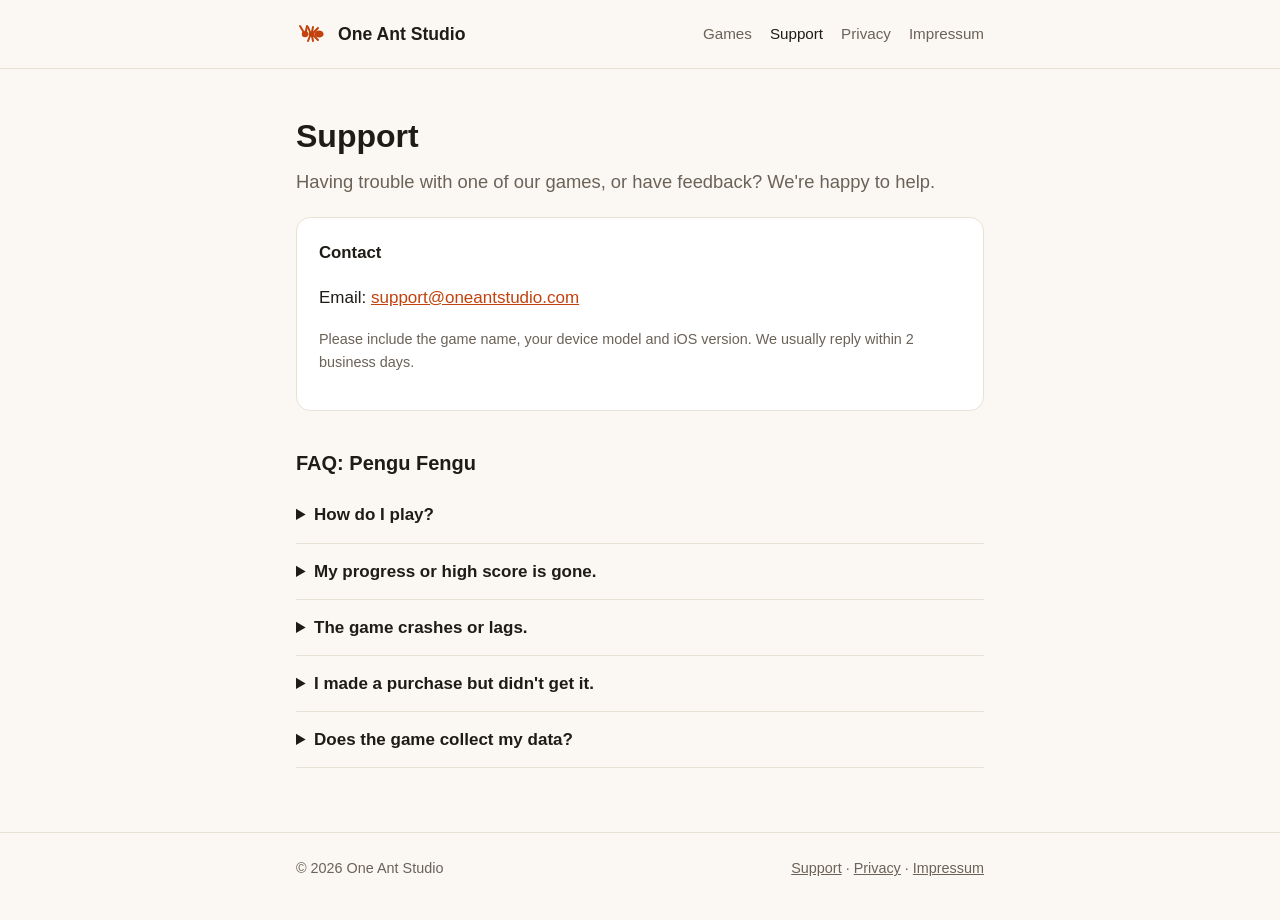
==== support.html @ 13f8874d "support page" ====
<!doctype html>
<html lang="en">
<head>
<meta charset="utf-8">
<meta name="viewport" content="width=device-width, initial-scale=1">
<title>Support · One Ant Studio</title>
<link rel="stylesheet" href="style.css">
</head>
<body>
<header><div class="wrap">
  <a class="brand" href="index.html"><svg viewBox="0 0 32 32" fill="none" stroke="currentColor" stroke-width="2" stroke-linecap="round" aria-hidden="true"><circle cx="9" cy="16" r="3.2" fill="currentColor" stroke="none"/><ellipse cx="15.5" cy="16" rx="3" ry="2.6" fill="currentColor" stroke="none"/><ellipse cx="23" cy="16" rx="4.6" ry="3.6" fill="currentColor" stroke="none"/><path d="M7 13 L4 8 M10 13 L11 8"/><path d="M14 14 L12 9 M16 14 L17 9 M18 14 L22 10"/><path d="M14 18 L12 23 M16 18 L17 23 M18 18 L22 22"/></svg>One Ant Studio</a>
  <nav><a href="index.html">Games</a><a href="support.html" aria-current="page">Support</a><a href="privacy.html">Privacy</a><a href="impressum.html">Impressum</a></nav>
</div></header>
<main><div class="wrap">
<h1>Support</h1>
<p class="lead">Having trouble with one of our games, or have feedback? We're happy to help.</p>

<div class="card">
  <h3>Contact</h3>
  <p>Email: <a href="mailto:support@oneantstudio.com">support@oneantstudio.com</a></p>
  <p class="muted">Please include the game name, your device model and iOS version. We usually reply within 2 business days.</p>
</div>

<h2>FAQ: Pengu Fengu</h2>
<details><summary>How do I play?</summary><p>Tap the screen to jump. Land on the platforms and keep going as far as you can.</p></details>
<details><summary>My progress or high score is gone.</summary><p>Progress is stored on your device. Deleting the app also deletes its data. If you lost progress without deleting the app, please email us.</p></details>
<details><summary>The game crashes or lags.</summary><p>Make sure iOS and the game are up to date, then restart your iPhone. If it still happens, send us your device model and iOS version.</p></details>
<details><summary>I made a purchase but didn't get it.</summary><p>Purchases are handled by Apple. Try restarting the game first. Refunds can be requested at <a href="https://reportaproblem.apple.com">reportaproblem.apple.com</a>.</p></details>
<details><summary>Does the game collect my data?</summary><p>See our <a href="privacy.html">Privacy Policy</a>.</p></details>

</div></main>
<footer><div class="wrap">
  <span>&copy; 2026 One Ant Studio</span>
  <span><a href="support.html">Support</a> · <a href="privacy.html">Privacy</a> · <a href="impressum.html">Impressum</a></span>
</div></footer>
</body>
</html>
---- style.css ----
:root {
  --bg: #fbf8f3;
  --surface: #ffffff;
  --text: #1f1b16;
  --muted: #6b6258;
  --accent: #c2410c;
  --border: #e8e1d6;
}
@media (prefers-color-scheme: dark) {
  :root {
    --bg: #15120f;
    --surface: #1e1a16;
    --text: #f3ede4;
    --muted: #a89d90;
    --accent: #fb923c;
    --border: #2e2822;
  }
}
* { box-sizing: border-box; }
html { -webkit-text-size-adjust: 100%; }
body {
  margin: 0;
  background: var(--bg);
  color: var(--text);
  font: 17px/1.6 -apple-system, BlinkMacSystemFont, "Segoe UI", Roboto, Helvetica, Arial, sans-serif;
}
a { color: var(--accent); }
.wrap { max-width: 720px; margin: 0 auto; padding: 0 16px; }

header { border-bottom: 1px solid var(--border); }
header .wrap { display: flex; align-items: center; justify-content: space-between; gap: 16px; padding-top: 18px; padding-bottom: 18px; flex-wrap: wrap; }
.brand { display: flex; align-items: center; gap: 10px; font-weight: 700; font-size: 1.1rem; color: var(--text); text-decoration: none; }
.brand svg { width: 32px; height: 32px; color: var(--accent); }
nav { display: flex; gap: 18px; flex-wrap: wrap; }
nav a { color: var(--muted); text-decoration: none; font-size: 0.95rem; }
nav a:hover, nav a[aria-current="page"] { color: var(--text); }

main { padding: 48px 0 64px; }
h1 { font-size: 2rem; line-height: 1.2; margin: 0 0 12px; }
h2 { font-size: 1.25rem; margin: 36px 0 8px; }
h3 { font-size: 1.05rem; margin: 24px 0 4px; }
p, li { color: var(--text); }
.lead { font-size: 1.15rem; color: var(--muted); margin-top: 0; }
.muted { color: var(--muted); font-size: 0.9rem; }

.card {
  background: var(--surface);
  border: 1px solid var(--border);
  border-radius: 14px;
  padding: 22px;
  margin-top: 20px;
}
.card h3 { margin-top: 0; }
.btn {
  display: inline-block;
  background: var(--accent);
  color: #fff;
  padding: 10px 18px;
  border-radius: 10px;
  text-decoration: none;
  font-weight: 600;
  margin-top: 8px;
}
details { border-bottom: 1px solid var(--border); padding: 14px 0; }
details summary { cursor: pointer; font-weight: 600; }
details p { margin: 8px 0 0; color: var(--muted); }

footer { border-top: 1px solid var(--border); padding: 24px 0 40px; }
footer .wrap { display: flex; justify-content: space-between; gap: 12px; flex-wrap: wrap; font-size: 0.9rem; color: var(--muted); }
footer a { color: var(--muted); }
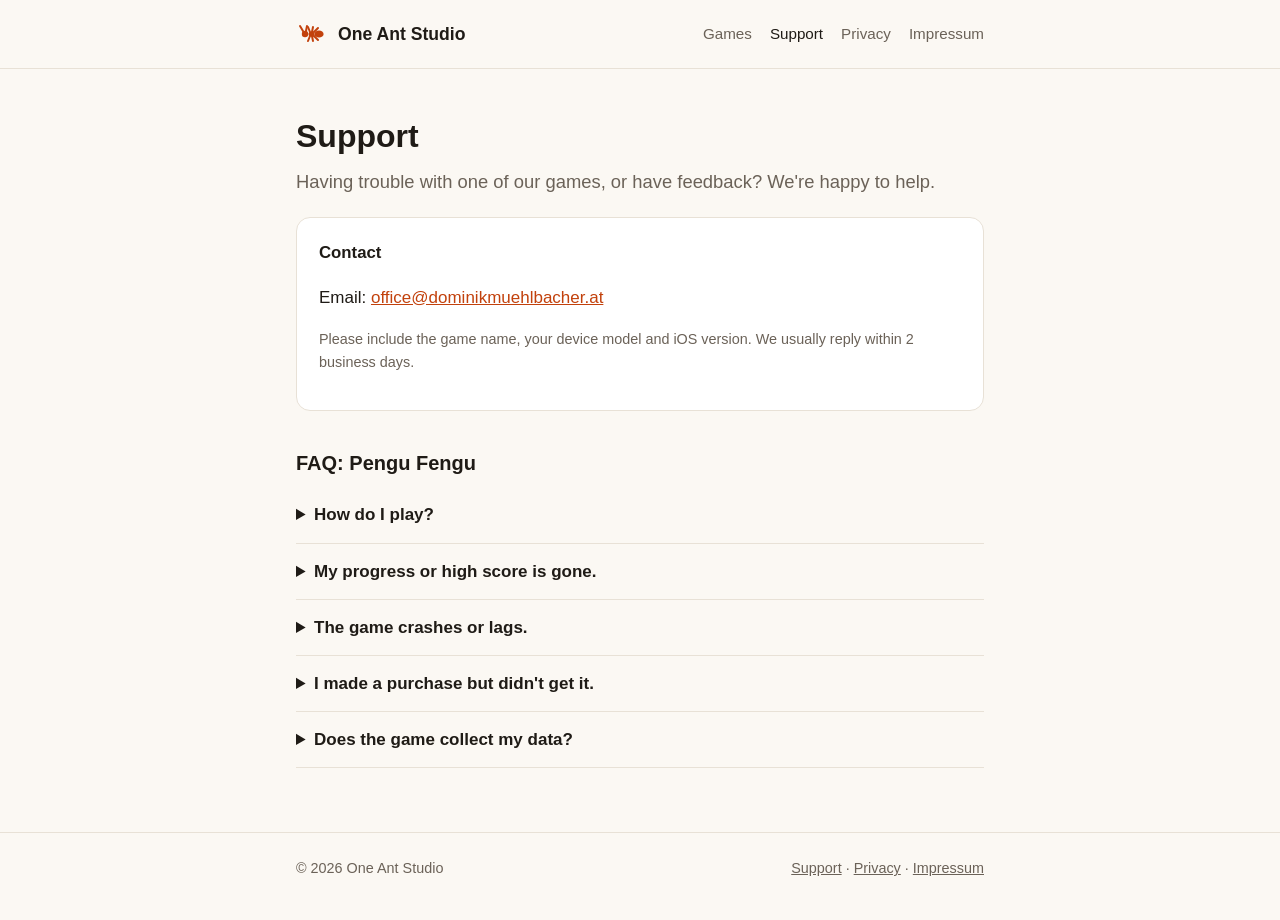
==== commit de67659f: "new infos" ====
--- a/support.html
+++ b/support.html
@@ -17,7 +17,7 @@
 
 <div class="card">
   <h3>Contact</h3>
-  <p>Email: <a href="mailto:support@oneantstudio.com">support@oneantstudio.com</a></p>
+  <p>Email: <a href="mailto:office@dominikmuehlbacher.at">office@dominikmuehlbacher.at</a></p>
   <p class="muted">Please include the game name, your device model and iOS version. We usually reply within 2 business days.</p>
 </div>
 
